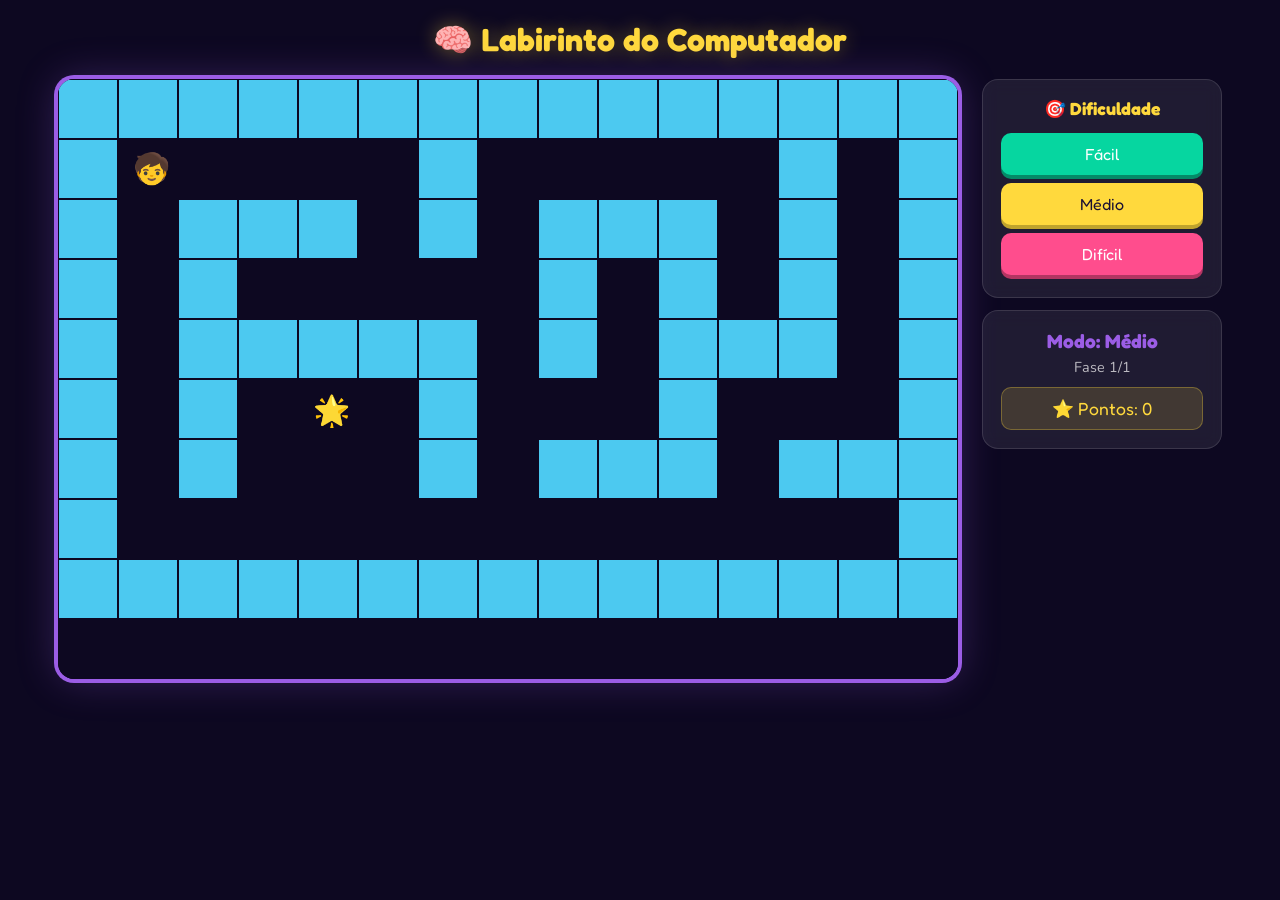
==== jogolabirinto.html @ 41188478 "Tela Inicial" ====
<!DOCTYPE html>
<html lang="pt-br">
<head>
  <meta charset="UTF-8">
  <title>Labirinto do Computador</title>
  <link rel="stylesheet" href="assets/css/jogolabirinto.css">
  <link href="https://fonts.googleapis.com/css2?family=Nunito:wght@800&family=Fredoka+One&display=swap" rel="stylesheet">
</head>
<body>
  <div id="stars"></div>
  <div id="container">
    <h1>🧠 Labirinto do Computador</h1>
    <div id="game">
      <canvas id="canvas" width="900" height="600"></canvas>
      <div id="ui">
        <div id="challengeMenu" class="card">
          <h3>🎯 Dificuldade</h3>
          <button class="btn-diff easy" onclick="startGame('Fácil')">Fácil</button>
          <button class="btn-diff medium" onclick="startGame('Médio')">Médio</button>
          <button class="btn-diff hard" onclick="startGame('Difícil')">Difícil</button>
        </div>
        <div class="card card--progress">
          <h2 id="diffLabel">Modo: -</h2>
          <p id="fase">Fase: -</p>
          <div id="scoreBox">⭐ Pontos: <span id="score">0</span></div>
        </div>
      </div>
    </div>
  </div>

  <div id="quizModal" class="modal">
    <div class="modal-content">
      <h2 id="quizTitle">🧩 Desafio</h2>
      <div id="quizQuestion" style="margin:20px 0; font-weight:800;"></div>
      <div id="quizOptions"></div>
      <div id="quizFeedback" style="display:none; padding:10px; border-radius:10px; margin-top:10px;"></div>
      <button id="quizSubmit" class="btn-quiz" onclick="validateAnswer()">✅ Responder!</button>
    </div>
  </div>

  <script src="assets/js/script.js"></script>
</body>
</html>
---- assets/css/jogolabirinto.css ----
:root {
    --green: #06D6A0;
    --yellow: #FFD93D;
    --pink: #FF4D8D;
    --purple: #9B5DE5;
    --dark: #0D0821;
  }
   
  * { box-sizing: border-box; margin: 0; padding: 0; }
   
  body {
    font-family: 'Nunito', sans-serif;
    background: var(--dark);
    color: white;
    min-height: 100vh;
    overflow-x: hidden;
  }
   
  #stars {
    position: fixed;
    inset: 0;
    pointer-events: none;
    z-index: 0;
  }
   
  .star {
    position: absolute;
    border-radius: 50%;
    background: white;
    animation: twinkle var(--d, 2s) ease-in-out infinite var(--delay, 0s);
  }
   
  @keyframes twinkle {
    0%, 100% { opacity: .2; transform: scale(1); }
    50% { opacity: 1; transform: scale(1.4); }
  }
   
  #container {
    position: relative;
    z-index: 1;
    padding: 20px;
    display: flex;
    flex-direction: column;
    align-items: center;
  }
   
  h1 {
    font-family: 'Fredoka One', cursive;
    color: var(--yellow);
    font-size: 2rem;
    margin-bottom: 20px;
    text-shadow: 0 0 20px rgba(255,217,61,0.4);
  }
   
  #game {
    display: flex;
    flex-direction: row;
    gap: 24px;
    align-items: flex-start;
    flex-wrap: wrap;
    justify-content: center;
  }
   
  canvas {
    border-radius: 16px;
    box-shadow: 0 0 0 4px var(--purple), 0 0 40px rgba(155,93,229,0.3);
    background: var(--dark);
    display: block;
  }
   
  #ui {
    width: 240px;
    display: flex;
    flex-direction: column;
    gap: 12px;
  }
   
  .card {
    background: rgba(255,255,255,0.08);
    border-radius: 16px;
    padding: 18px;
    text-align: center;
    border: 1px solid rgba(255,255,255,0.12);
    backdrop-filter: blur(8px);
  }
   
  .card h3 {
    font-family: 'Fredoka One';
    color: var(--yellow);
    margin-bottom: 10px;
    font-size: 1.1rem;
  }
   
  .card--info {
    font-size: .8rem;
    color: rgba(255,255,255,0.5);
    text-align: left;
  }
   
  .info-title {
    font-family: 'Fredoka One';
    color: var(--purple);
    margin-bottom: 6px;
  }
   
  .info-tip {
    margin-top: 8px;
    color: rgba(255,255,255,0.4);
  }
   
  .btn-diff {
    width: 100%;
    padding: 11px;
    margin: 4px 0;
    border-radius: 10px;
    border: none;
    font-family: 'Fredoka One';
    cursor: pointer;
    color: white;
    font-size: 1rem;
    transition: transform .1s, box-shadow .1s;
  }
   
  .btn-diff:active { transform: translateY(3px); box-shadow: none !important; }
  .btn-diff.active-diff { outline: 3px solid white; outline-offset: 2px; }
   
  .easy   { background: var(--green); box-shadow: 0 4px 0 #048b68; }
  .medium { background: var(--yellow); color: #1A1033; box-shadow: 0 4px 0 #bfa32d; }
  .hard   { background: var(--pink); box-shadow: 0 4px 0 #b33562; }
   
  #diffLabel {
    font-family: 'Fredoka One';
    font-size: 1.2rem;
    color: var(--purple);
    margin-bottom: 4px;
  }
   
  #fase { color: rgba(255,255,255,0.7); font-size: .9rem; }
   
  #scoreBox {
    background: rgba(255,217,61,0.15);
    border: 1px solid rgba(255,217,61,0.3);
    border-radius: 10px;
    padding: 10px;
    margin-top: 10px;
    font-size: 1.1rem;
    font-family: 'Fredoka One';
    color: var(--yellow);
  }
   
  /* D-PAD */
  #dpad { display: none; }
   
  #dpad-grid {
    display: grid;
    grid-template-columns: repeat(3, 52px);
    grid-template-rows: repeat(3, 52px);
    gap: 4px;
    justify-content: center;
  }
   
  .dpad-btn {
    width: 52px;
    height: 52px;
    border-radius: 10px;
    border: 1px solid rgba(155,93,229,0.5);
    background: rgba(155,93,229,0.3);
    color: white;
    font-size: 1.4rem;
    cursor: pointer;
    display: flex;
    align-items: center;
    justify-content: center;
    transition: .1s;
    user-select: none;
    -webkit-user-select: none;
  }
   
  .dpad-btn:active { background: rgba(155,93,229,0.7); transform: scale(.92); }
   
  /* MODAL */
  .modal {
    display: none;
    position: fixed;
    inset: 0;
    background: rgba(0,0,0,0.88);
    align-items: center;
    justify-content: center;
    z-index: 1000;
    padding: 16px;
  }
   
  .modal-content {
    background: #1E1147;
    padding: 28px;
    border-radius: 24px;
    width: 100%;
    max-width: 440px;
    text-align: center;
    border: 2px solid var(--purple);
    box-shadow: 0 0 40px rgba(155,93,229,0.4);
  }
   
  .modal-content h2 {
    font-family: 'Fredoka One';
    color: var(--yellow);
    margin-bottom: 8px;
    font-size: 1.4rem;
  }
   
  #quizQuestion {
    margin: 16px 0;
    font-weight: 800;
    font-size: 1rem;
    line-height: 1.5;
    color: white;
  }
   
  .option {
    background: rgba(255,255,255,0.06);
    padding: 14px 16px;
    margin: 8px 0;
    border-radius: 12px;
    cursor: pointer;
    border: 2px solid transparent;
    text-align: left;
    font-size: .95rem;
    transition: .15s;
  }
   
  .option:hover  { background: rgba(255,255,255,0.12); }
  .option.selected { border-color: var(--yellow); background: rgba(255,217,61,0.12); }
  .option.correct  { border-color: var(--green);  background: rgba(6,214,160,0.15); }
  .option.wrong    { border-color: var(--pink);   background: rgba(255,77,141,0.15); }
   
  .btn-quiz {
    padding: 12px 28px;
    border-radius: 30px;
    border: none;
    background: var(--green);
    color: white;
    font-family: 'Fredoka One';
    cursor: pointer;
    font-size: 1rem;
    margin-top: 12px;
    transition: .15s;
    display: inline-flex;
    align-items: center;
    gap: 6px;
  }
   
  .btn-quiz:hover    { background: #05c491; }
  .btn-quiz:disabled { opacity: .5; cursor: not-allowed; }
   
  #quizFeedback {
    display: none;
    padding: 12px;
    border-radius: 10px;
    margin-top: 12px;
    font-size: .9rem;
    font-weight: 700;
    line-height: 1.4;
  }
   
  .feedback-correct { background: rgba(6,214,160,0.2);  border: 1px solid var(--green); color: var(--green); }
  .feedback-wrong   { background: rgba(255,77,141,0.2); border: 1px solid var(--pink);  color: var(--pink); }
   
  /* GAME OVER */
  #gameOver {
    display: none;
    position: fixed;
    inset: 0;
    background: rgba(0,0,0,0.92);
    align-items: center;
    justify-content: center;
    z-index: 2000;
    flex-direction: column;
    gap: 16px;
    text-align: center;
    padding: 16px;
  }
   
  .trophy    { font-size: 4rem; }
  #gameOver h2 { font-family: 'Fredoka One'; font-size: 2.5rem; color: var(--yellow); }
  #gameOver p  { font-size: 1.1rem; color: rgba(255,255,255,0.8); }
   
  .final-score {
    font-family: 'Fredoka One';
    font-size: 3rem;
    color: var(--green);
  }
   
  .btn-restart {
    padding: 14px 32px;
    border-radius: 30px;
    border: none;
    background: var(--purple);
    color: white;
    font-family: 'Fredoka One';
    cursor: pointer;
    font-size: 1.1rem;
    margin-top: 8px;
    transition: .15s;
  }
   
  .btn-restart:hover { background: #8448d8; }
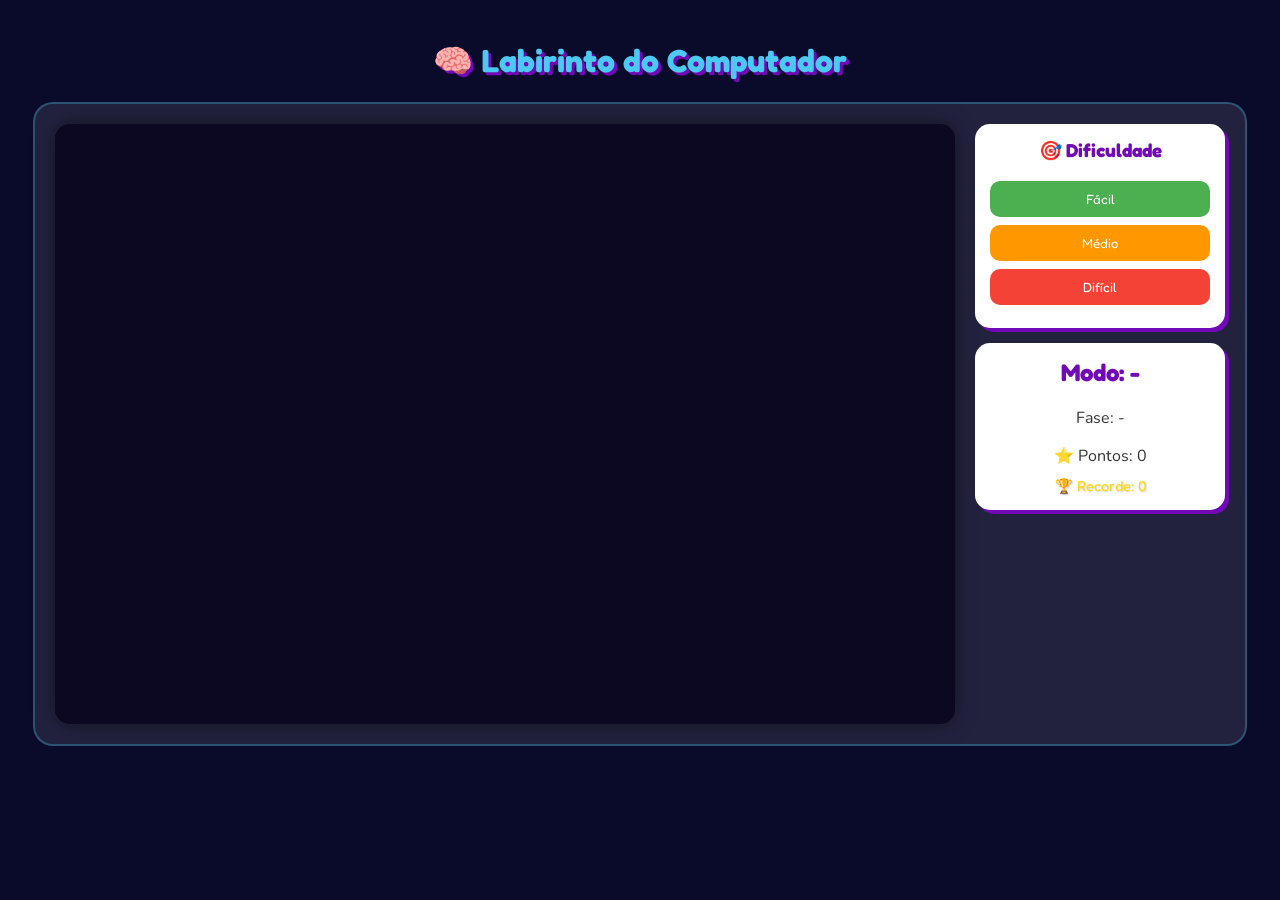
==== commit ea1feefb: "Adicionando estrutura do Labirinto do Computador" ====
--- a/jogolabirinto.html
+++ b/jogolabirinto.html
@@ -3,15 +3,17 @@
 <head>
   <meta charset="UTF-8">
   <title>Labirinto do Computador</title>
-  <link rel="stylesheet" href="assets/css/jogolabirinto.css">
+  <link rel="stylesheet" href="assets/css/style.css">
   <link href="https://fonts.googleapis.com/css2?family=Nunito:wght@800&family=Fredoka+One&display=swap" rel="stylesheet">
 </head>
 <body>
   <div id="stars"></div>
+  
   <div id="container">
     <h1>🧠 Labirinto do Computador</h1>
     <div id="game">
       <canvas id="canvas" width="900" height="600"></canvas>
+      
       <div id="ui">
         <div id="challengeMenu" class="card">
           <h3>🎯 Dificuldade</h3>
@@ -19,10 +21,12 @@
           <button class="btn-diff medium" onclick="startGame('Médio')">Médio</button>
           <button class="btn-diff hard" onclick="startGame('Difícil')">Difícil</button>
         </div>
+        
         <div class="card card--progress">
           <h2 id="diffLabel">Modo: -</h2>
           <p id="fase">Fase: -</p>
           <div id="scoreBox">⭐ Pontos: <span id="score">0</span></div>
+          <div class="best-score">🏆 Recorde: <span id="bestScore">0</span></div>
         </div>
       </div>
     </div>
@@ -34,7 +38,7 @@
       <div id="quizQuestion" style="margin:20px 0; font-weight:800;"></div>
       <div id="quizOptions"></div>
       <div id="quizFeedback" style="display:none; padding:10px; border-radius:10px; margin-top:10px;"></div>
-      <button id="quizSubmit" class="btn-quiz" onclick="validateAnswer()">✅ Responder!</button>
+      <button id="quizSubmit" class="btn-quiz" onclick="validateAnswer()" disabled>✅ Responder!</button>
     </div>
   </div>
 
--- a/assets/css/style.css
+++ b/assets/css/style.css
@@ -0,0 +1,167 @@
+body {
+    background: #0a0a2a;
+    color: white;
+    font-family: 'Nunito', sans-serif;
+    margin: 0;
+    display: flex;
+    justify-content: center;
+    overflow: hidden;
+}
+
+/* --- FUNDO DE ESTRELAS ANIMADO --- */
+#stars {
+    position: fixed;
+    top: 0;
+    left: 0;
+    width: 100%;
+    height: 100%;
+    z-index: 0;
+    pointer-events: none;
+    background: transparent;
+    animation: animStar 50s linear infinite;
+}
+
+#stars::after {
+    content: " ";
+    position: absolute;
+    top: 2000px;
+    width: 2px;
+    height: 2px;
+    background: transparent;
+    box-shadow: 10vw 10vh #FFF, 20vw 20vh #FFF, 30vw 50vh #FFF, 40vw 30vh #FFF, 
+                50vw 80vh #FFF, 60vw 10vh #FFF, 70vw 60vh #FFF, 80vw 90vh #FFF, 
+                90vw 20vh #FFF, 15vw 70vh #FFF, 25vw 90vh #FFF, 85vw 40vh #FFF,
+                35vw 15vh #FFF, 55vw 45vh #FFF, 75vw 25vh #FFF, 95vw 75vh #FFF;
+}
+
+@keyframes animStar {
+    from { transform: translateY(0px); }
+    to { transform: translateY(-2000px); }
+}
+
+#container {
+    text-align: center;
+    z-index: 1;
+    margin-top: 20px;
+}
+
+h1 {
+    font-family: 'Fredoka One', cursive;
+    color: #4CC9F0;
+    text-shadow: 3px 3px #7209B7;
+}
+
+#game {
+    display: flex;
+    gap: 20px;
+    background: rgba(255, 255, 255, 0.1);
+    padding: 20px;
+    border-radius: 20px;
+    backdrop-filter: blur(5px);
+    border: 2px solid rgba(76, 201, 240, 0.3);
+}
+
+canvas {
+    background: #0D0821;
+    border-radius: 15px;
+    box-shadow: 0 0 20px rgba(0, 0, 0, 0.5);
+}
+
+/* --- UI CARDS --- */
+#ui {
+    display: flex;
+    flex-direction: column;
+    gap: 15px;
+    width: 250px;
+}
+
+.card {
+    background: white;
+    color: #333;
+    padding: 15px;
+    border-radius: 15px;
+    box-shadow: 4px 4px 0px #7209B7;
+}
+
+.card h3, .card h2 {
+    margin-top: 0;
+    font-family: 'Fredoka One', cursive;
+    color: #7209B7;
+}
+
+.btn-diff {
+    width: 100%;
+    margin-bottom: 8px;
+    padding: 10px;
+    border: none;
+    border-radius: 10px;
+    font-family: 'Fredoka One', cursive;
+    cursor: pointer;
+    transition: transform 0.2s;
+}
+
+.btn-diff:hover { transform: scale(1.05); }
+.easy { background: #4caf50; color: white; }
+.medium { background: #ff9800; color: white; }
+.hard { background: #f44336; color: white; }
+
+.best-score {
+    font-size: 0.9em;
+    color: #FFD700;
+    margin-top: 10px;
+    font-family: 'Fredoka One', cursive;
+    text-shadow: 1px 1px 2px rgba(0, 0, 0, 0.2);
+}
+
+/* --- MODAL --- */
+.modal {
+    display: none;
+    position: fixed;
+    top: 0; left: 0; width: 100%; height: 100%;
+    background: rgba(0,0,0,0.8);
+    justify-content: center;
+    align-items: center;
+    z-index: 100;
+}
+
+.modal-content {
+    background: white;
+    color: #333;
+    padding: 30px;
+    border-radius: 25px;
+    max-width: 450px;
+    text-align: center;
+    border: 5px solid #4CC9F0;
+}
+
+.option {
+    background: #f0f0f0;
+    padding: 12px;
+    margin: 8px 0;
+    border-radius: 12px;
+    cursor: pointer;
+    font-weight: 800;
+    transition: 0.2s;
+}
+
+.option:hover { background: #e0e0e0; }
+.option.selected { background: #4CC9F0; color: white; }
+
+.feedback-correct { background: #d4edda; color: #155724; }
+.feedback-wrong { background: #f8d7da; color: #721c24; }
+
+.btn-quiz {
+    background: #4CC9F0;
+    color: white;
+    border: none;
+    padding: 15px 30px;
+    border-radius: 15px;
+    font-family: 'Fredoka One', cursive;
+    margin-top: 15px;
+    cursor: pointer;
+}
+
+.btn-quiz:disabled {
+    background: #cccccc;
+    cursor: not-allowed;
+}
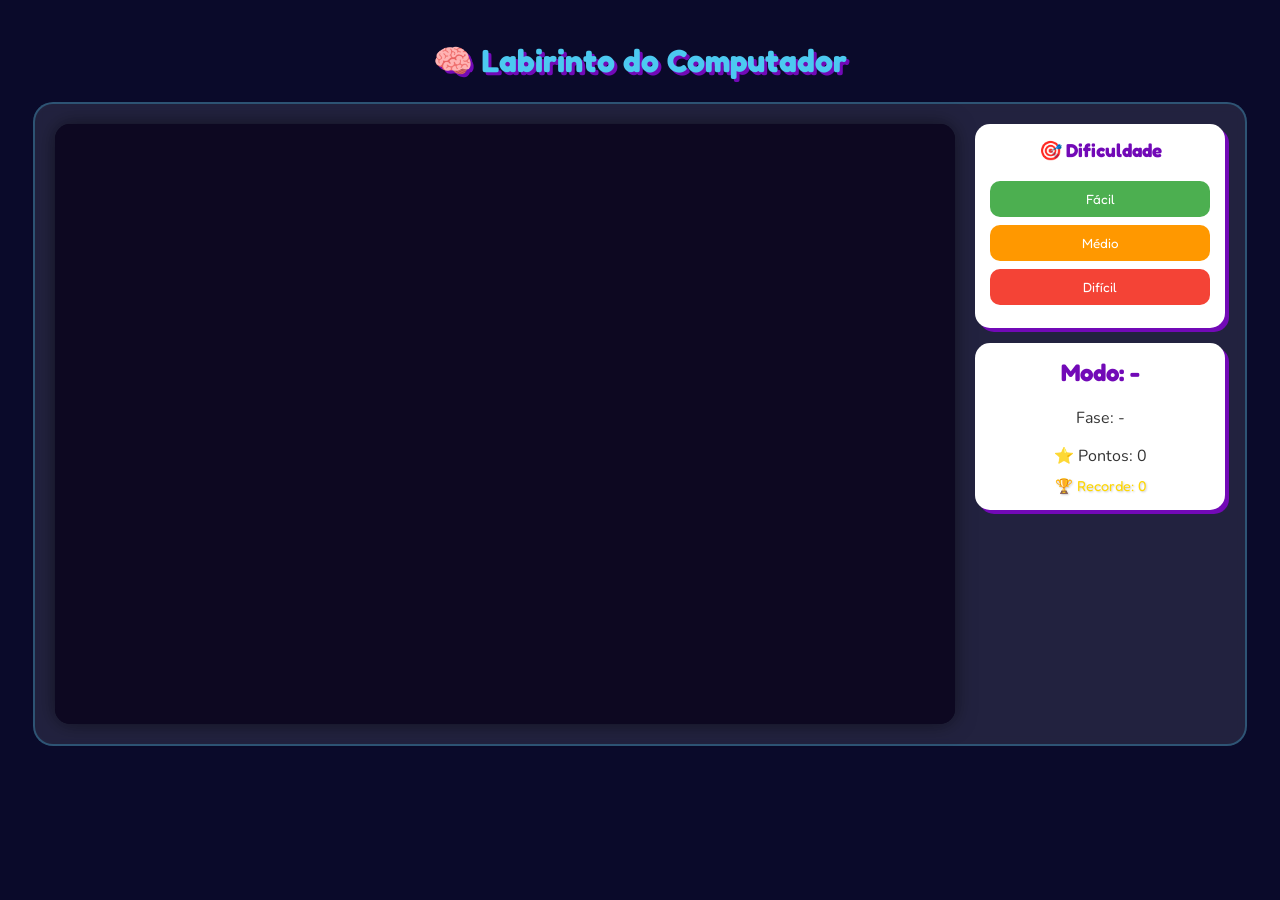
==== commit c618e698: "trabalho maio finalizado" ====
--- a/jogolabirinto.html
+++ b/jogolabirinto.html
@@ -42,6 +42,23 @@
     </div>
   </div>
 
+  <div id="victoryModal" class="modal">
+    <div class="modal-content" style="border-color: #FFD700;">
+      <h1 style="font-size: 3rem; margin: 10px 0;">🏆</h1>
+      <h2 style="color: #FFD700; font-family: 'Fredoka One', cursive;">Labirinto Concluído!</h2>
+      <p style="font-size: 1.2rem;">Você provou que domina o Hardware.</p>
+      
+      <div style="background: #f0f0f0; padding: 15px; border-radius: 15px; margin: 20px 0;">
+        <h3 style="margin: 0; color: #7209B7;">Sua Pontuação Final:</h3>
+        <span id="finalScore" style="font-size: 2.5rem; font-weight: 900; color: #4CC9F0;">0</span>
+      </div>
+
+      <button class="btn-quiz" onclick="returnToMenu()" style="background: #FFD700; color: #333;">
+        🎮 Jogar Novamente
+      </button>
+    </div>
+  </div>
+
   <script src="assets/js/script.js"></script>
 </body>
 </html>
--- a/assets/css/style.css
+++ b/assets/css/style.css
@@ -113,7 +113,7 @@
     text-shadow: 1px 1px 2px rgba(0, 0, 0, 0.2);
 }
 
-/* --- MODAL --- */
+/* --- MODAIS --- */
 .modal {
     display: none;
     position: fixed;
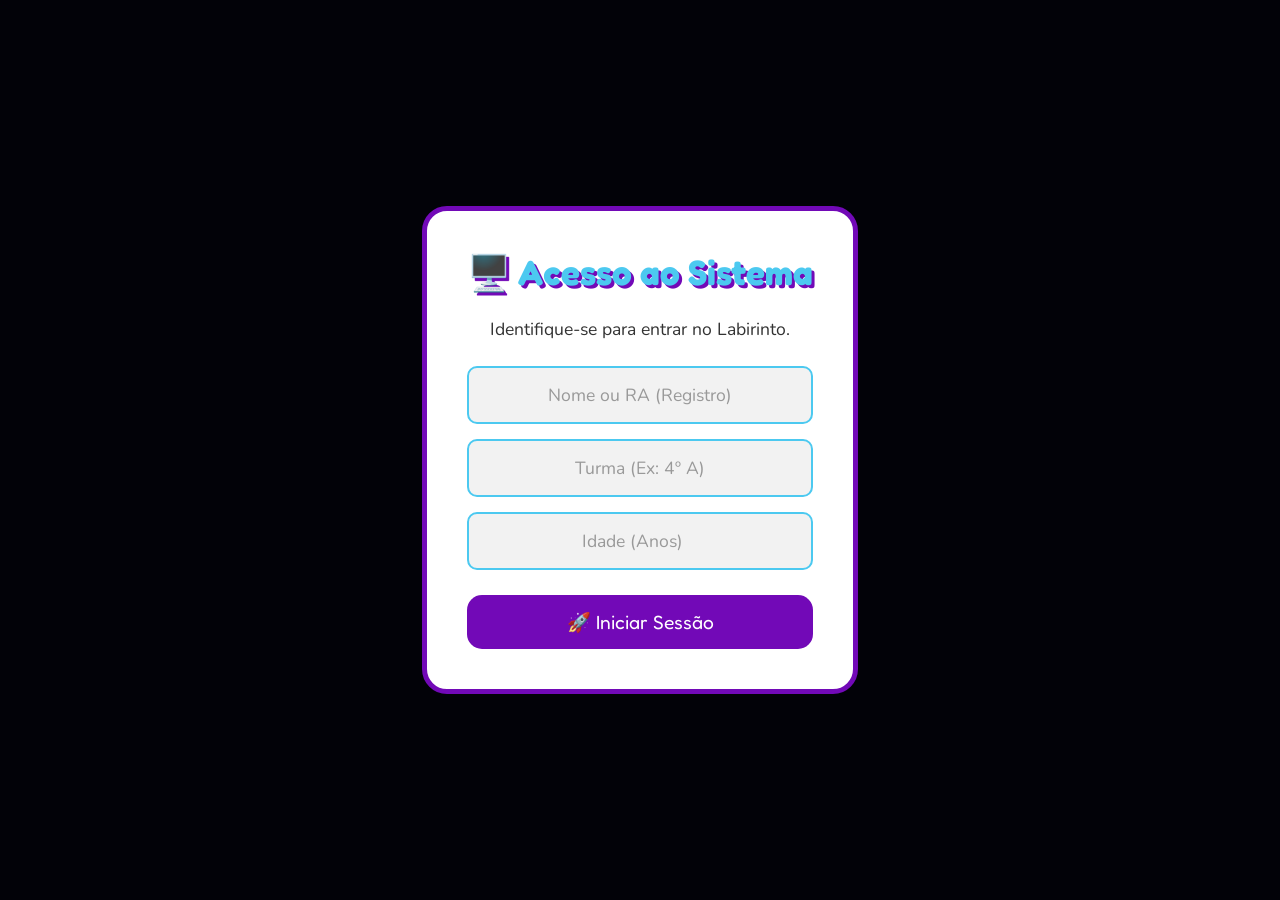
==== commit ebe78178: "jogo login" ====
--- a/jogolabirinto.html
+++ b/jogolabirinto.html
@@ -8,13 +8,36 @@
 </head>
 <body>
   <div id="stars"></div>
+
+  <div id="loginScreen" class="modal" style="display: flex; z-index: 200;">
+    <div class="modal-content" style="border-color: #7209B7; padding: 40px;">
+      <h1 style="font-size: 2.2rem; color: #4CC9F0; margin-top: 0;">🖥️ Acesso ao Sistema</h1>
+      <p style="font-size: 1.1rem; margin-bottom: 25px;">Identifique-se para entrar no Labirinto.</p>
+
+      <form id="loginForm" onsubmit="handleLogin(event)" style="display: flex; flex-direction: column; gap: 15px;">
+        <input type="text" id="playerRA" placeholder="Nome ou RA (Registro)" required class="login-input">
+        <input type="text" id="playerClass" placeholder="Turma (Ex: 4º A)" required class="login-input">
+        <input type="number" id="playerAge" placeholder="Idade (Anos)" required min="5" max="99" class="login-input">
+
+        <button type="submit" class="btn-quiz" style="background: #7209B7; font-size: 1.2rem; margin-top: 10px;">
+          🚀 Iniciar Sessão
+        </button>
+      </form>
+    </div>
+  </div>
   
-  <div id="container">
+  <div id="container" style="display: none;">
     <h1>🧠 Labirinto do Computador</h1>
     <div id="game">
       <canvas id="canvas" width="900" height="600"></canvas>
       
       <div id="ui">
+        <div class="card" style="border: 2px solid #4CC9F0;">
+          <h3 style="color: #4CC9F0; margin-bottom: 5px;">👤 Operador</h3>
+          <p id="playerNameDisplay" style="font-weight: 800; font-size: 1.1rem; margin: 0;">---</p>
+          <p id="playerClassDisplay" style="font-size: 0.9rem; margin: 0; color: #666;">---</p>
+        </div>
+
         <div id="challengeMenu" class="card">
           <h3>🎯 Dificuldade</h3>
           <button class="btn-diff easy" onclick="startGame('Fácil')">Fácil</button>
@@ -54,7 +77,7 @@
       </div>
 
       <button class="btn-quiz" onclick="returnToMenu()" style="background: #FFD700; color: #333;">
-        🎮 Jogar Novamente
+        🎮 Voltar ao Menu
       </button>
     </div>
   </div>
--- a/assets/css/style.css
+++ b/assets/css/style.css
@@ -65,6 +65,31 @@
     background: #0D0821;
     border-radius: 15px;
     box-shadow: 0 0 20px rgba(0, 0, 0, 0.5);
+}
+
+/* --- ESTILOS DO LOGIN --- */
+.login-input {
+    padding: 15px;
+    border-radius: 10px;
+    border: 2px solid #4CC9F0;
+    background: rgba(0, 0, 0, 0.05);
+    color: #333;
+    font-family: 'Nunito', sans-serif;
+    font-size: 1.1rem;
+    font-weight: 800;
+    outline: none;
+    transition: 0.3s;
+    text-align: center;
+}
+
+.login-input:focus {
+    border-color: #7209B7;
+    box-shadow: 0 0 15px rgba(114, 9, 183, 0.4);
+}
+
+.login-input::placeholder {
+    color: #999;
+    font-weight: normal;
 }
 
 /* --- UI CARDS --- */
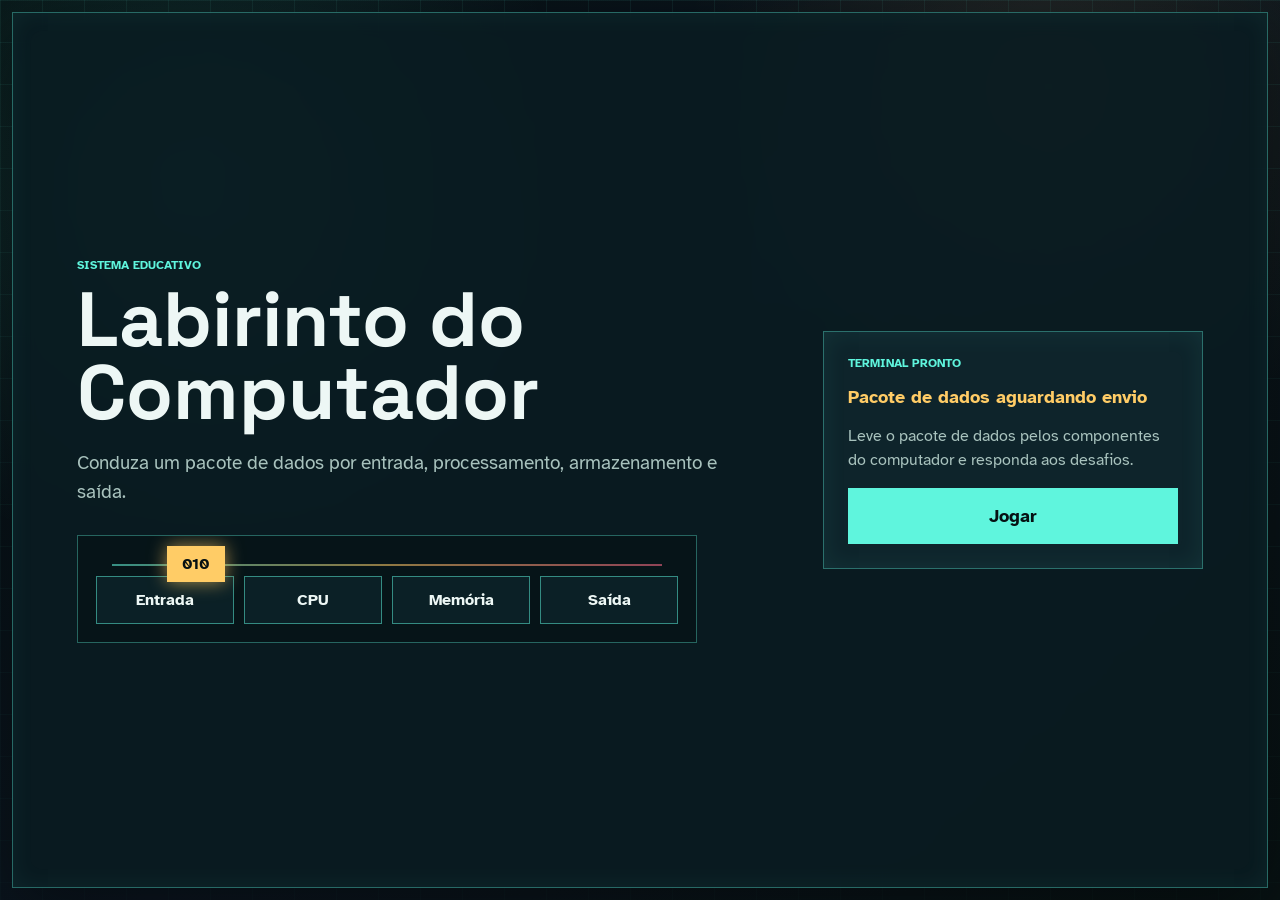
==== commit e8ebf61d: "P2" ====
--- a/jogolabirinto.html
+++ b/jogolabirinto.html
@@ -1,87 +1,11 @@
 <!DOCTYPE html>
-<html lang="pt-br">
+<html lang="pt-BR">
 <head>
   <meta charset="UTF-8">
+  <meta http-equiv="refresh" content="0; url=index.html">
   <title>Labirinto do Computador</title>
-  <link rel="stylesheet" href="assets/css/style.css">
-  <link href="https://fonts.googleapis.com/css2?family=Nunito:wght@800&family=Fredoka+One&display=swap" rel="stylesheet">
 </head>
 <body>
-  <div id="stars"></div>
-
-  <div id="loginScreen" class="modal" style="display: flex; z-index: 200;">
-    <div class="modal-content" style="border-color: #7209B7; padding: 40px;">
-      <h1 style="font-size: 2.2rem; color: #4CC9F0; margin-top: 0;">🖥️ Acesso ao Sistema</h1>
-      <p style="font-size: 1.1rem; margin-bottom: 25px;">Identifique-se para entrar no Labirinto.</p>
-
-      <form id="loginForm" onsubmit="handleLogin(event)" style="display: flex; flex-direction: column; gap: 15px;">
-        <input type="text" id="playerRA" placeholder="Nome ou RA (Registro)" required class="login-input">
-        <input type="text" id="playerClass" placeholder="Turma (Ex: 4º A)" required class="login-input">
-        <input type="number" id="playerAge" placeholder="Idade (Anos)" required min="5" max="99" class="login-input">
-
-        <button type="submit" class="btn-quiz" style="background: #7209B7; font-size: 1.2rem; margin-top: 10px;">
-          🚀 Iniciar Sessão
-        </button>
-      </form>
-    </div>
-  </div>
-  
-  <div id="container" style="display: none;">
-    <h1>🧠 Labirinto do Computador</h1>
-    <div id="game">
-      <canvas id="canvas" width="900" height="600"></canvas>
-      
-      <div id="ui">
-        <div class="card" style="border: 2px solid #4CC9F0;">
-          <h3 style="color: #4CC9F0; margin-bottom: 5px;">👤 Operador</h3>
-          <p id="playerNameDisplay" style="font-weight: 800; font-size: 1.1rem; margin: 0;">---</p>
-          <p id="playerClassDisplay" style="font-size: 0.9rem; margin: 0; color: #666;">---</p>
-        </div>
-
-        <div id="challengeMenu" class="card">
-          <h3>🎯 Dificuldade</h3>
-          <button class="btn-diff easy" onclick="startGame('Fácil')">Fácil</button>
-          <button class="btn-diff medium" onclick="startGame('Médio')">Médio</button>
-          <button class="btn-diff hard" onclick="startGame('Difícil')">Difícil</button>
-        </div>
-        
-        <div class="card card--progress">
-          <h2 id="diffLabel">Modo: -</h2>
-          <p id="fase">Fase: -</p>
-          <div id="scoreBox">⭐ Pontos: <span id="score">0</span></div>
-          <div class="best-score">🏆 Recorde: <span id="bestScore">0</span></div>
-        </div>
-      </div>
-    </div>
-  </div>
-
-  <div id="quizModal" class="modal">
-    <div class="modal-content">
-      <h2 id="quizTitle">🧩 Desafio</h2>
-      <div id="quizQuestion" style="margin:20px 0; font-weight:800;"></div>
-      <div id="quizOptions"></div>
-      <div id="quizFeedback" style="display:none; padding:10px; border-radius:10px; margin-top:10px;"></div>
-      <button id="quizSubmit" class="btn-quiz" onclick="validateAnswer()" disabled>✅ Responder!</button>
-    </div>
-  </div>
-
-  <div id="victoryModal" class="modal">
-    <div class="modal-content" style="border-color: #FFD700;">
-      <h1 style="font-size: 3rem; margin: 10px 0;">🏆</h1>
-      <h2 style="color: #FFD700; font-family: 'Fredoka One', cursive;">Labirinto Concluído!</h2>
-      <p style="font-size: 1.2rem;">Você provou que domina o Hardware.</p>
-      
-      <div style="background: #f0f0f0; padding: 15px; border-radius: 15px; margin: 20px 0;">
-        <h3 style="margin: 0; color: #7209B7;">Sua Pontuação Final:</h3>
-        <span id="finalScore" style="font-size: 2.5rem; font-weight: 900; color: #4CC9F0;">0</span>
-      </div>
-
-      <button class="btn-quiz" onclick="returnToMenu()" style="background: #FFD700; color: #333;">
-        🎮 Voltar ao Menu
-      </button>
-    </div>
-  </div>
-
-  <script src="assets/js/script.js"></script>
+  <p>Abra <a href="index.html">index.html</a> para jogar o Labirinto do Computador.</p>
 </body>
-</html>+</html>
